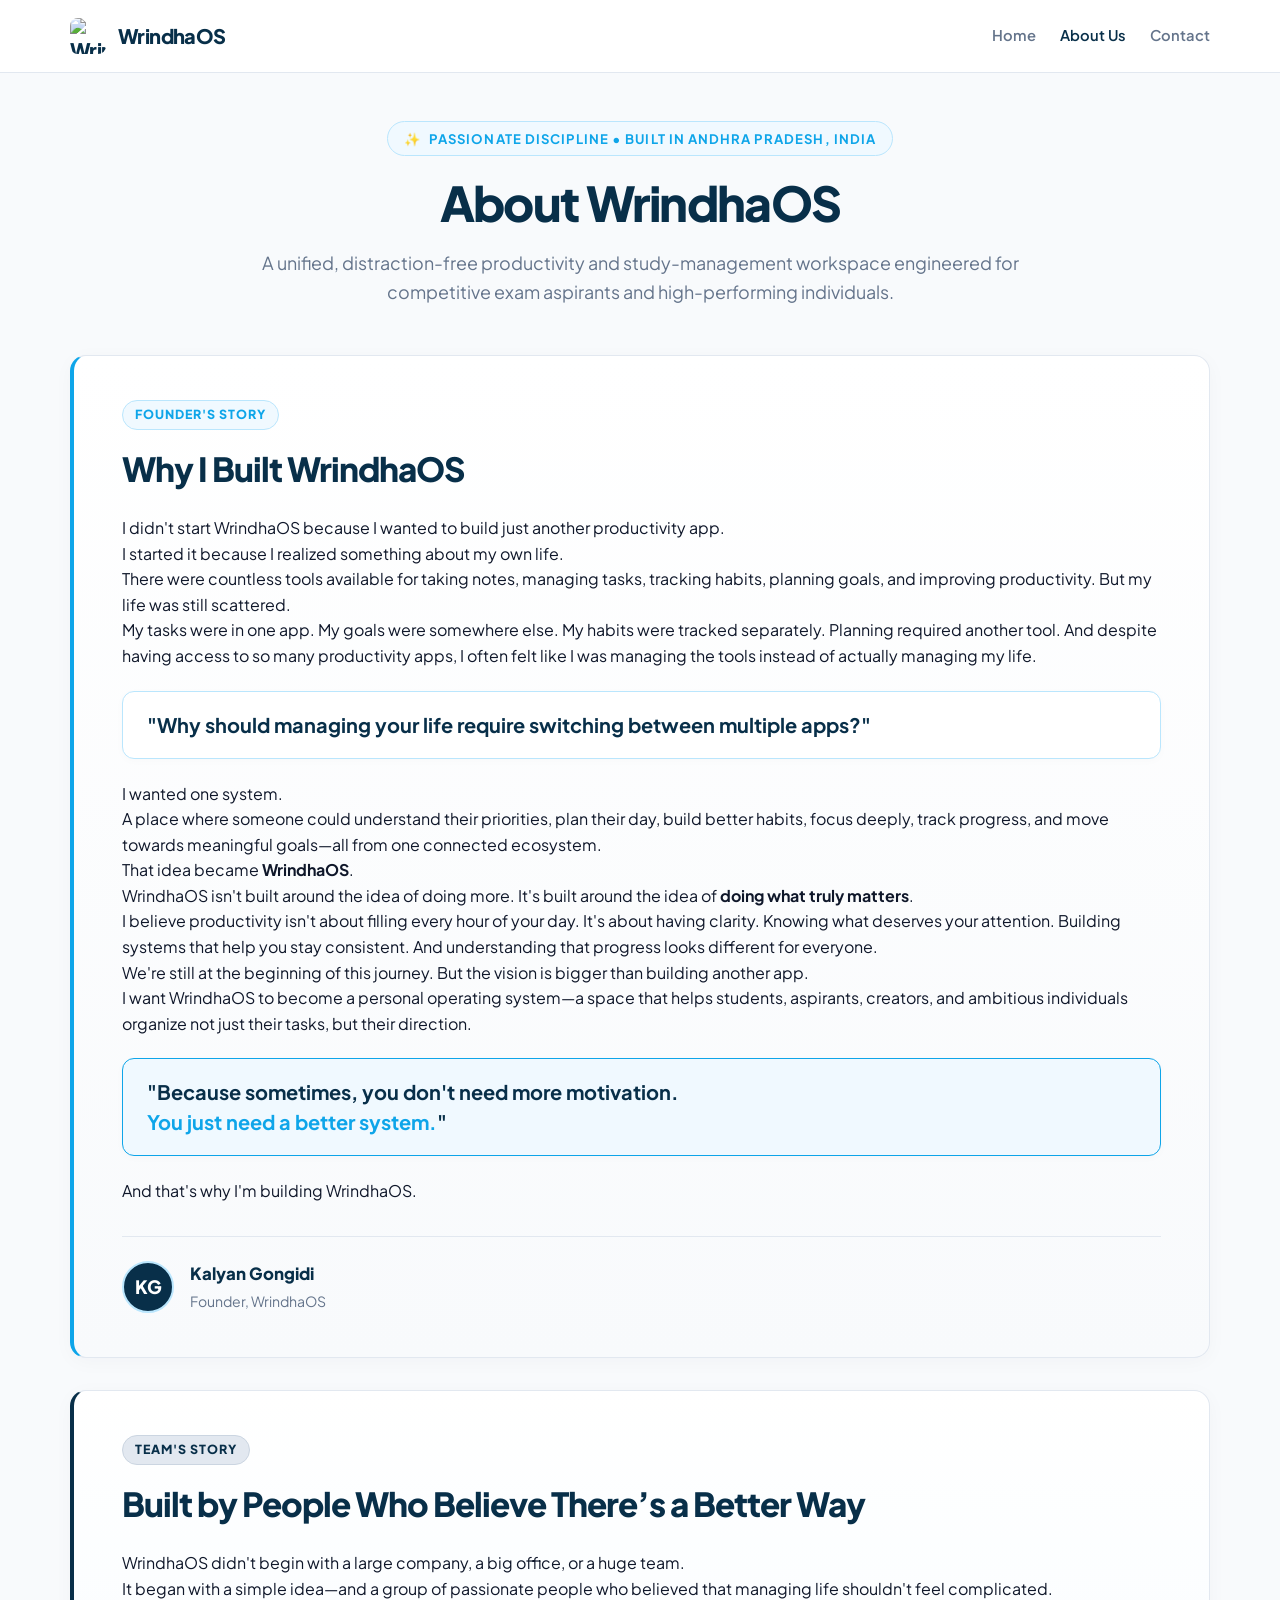
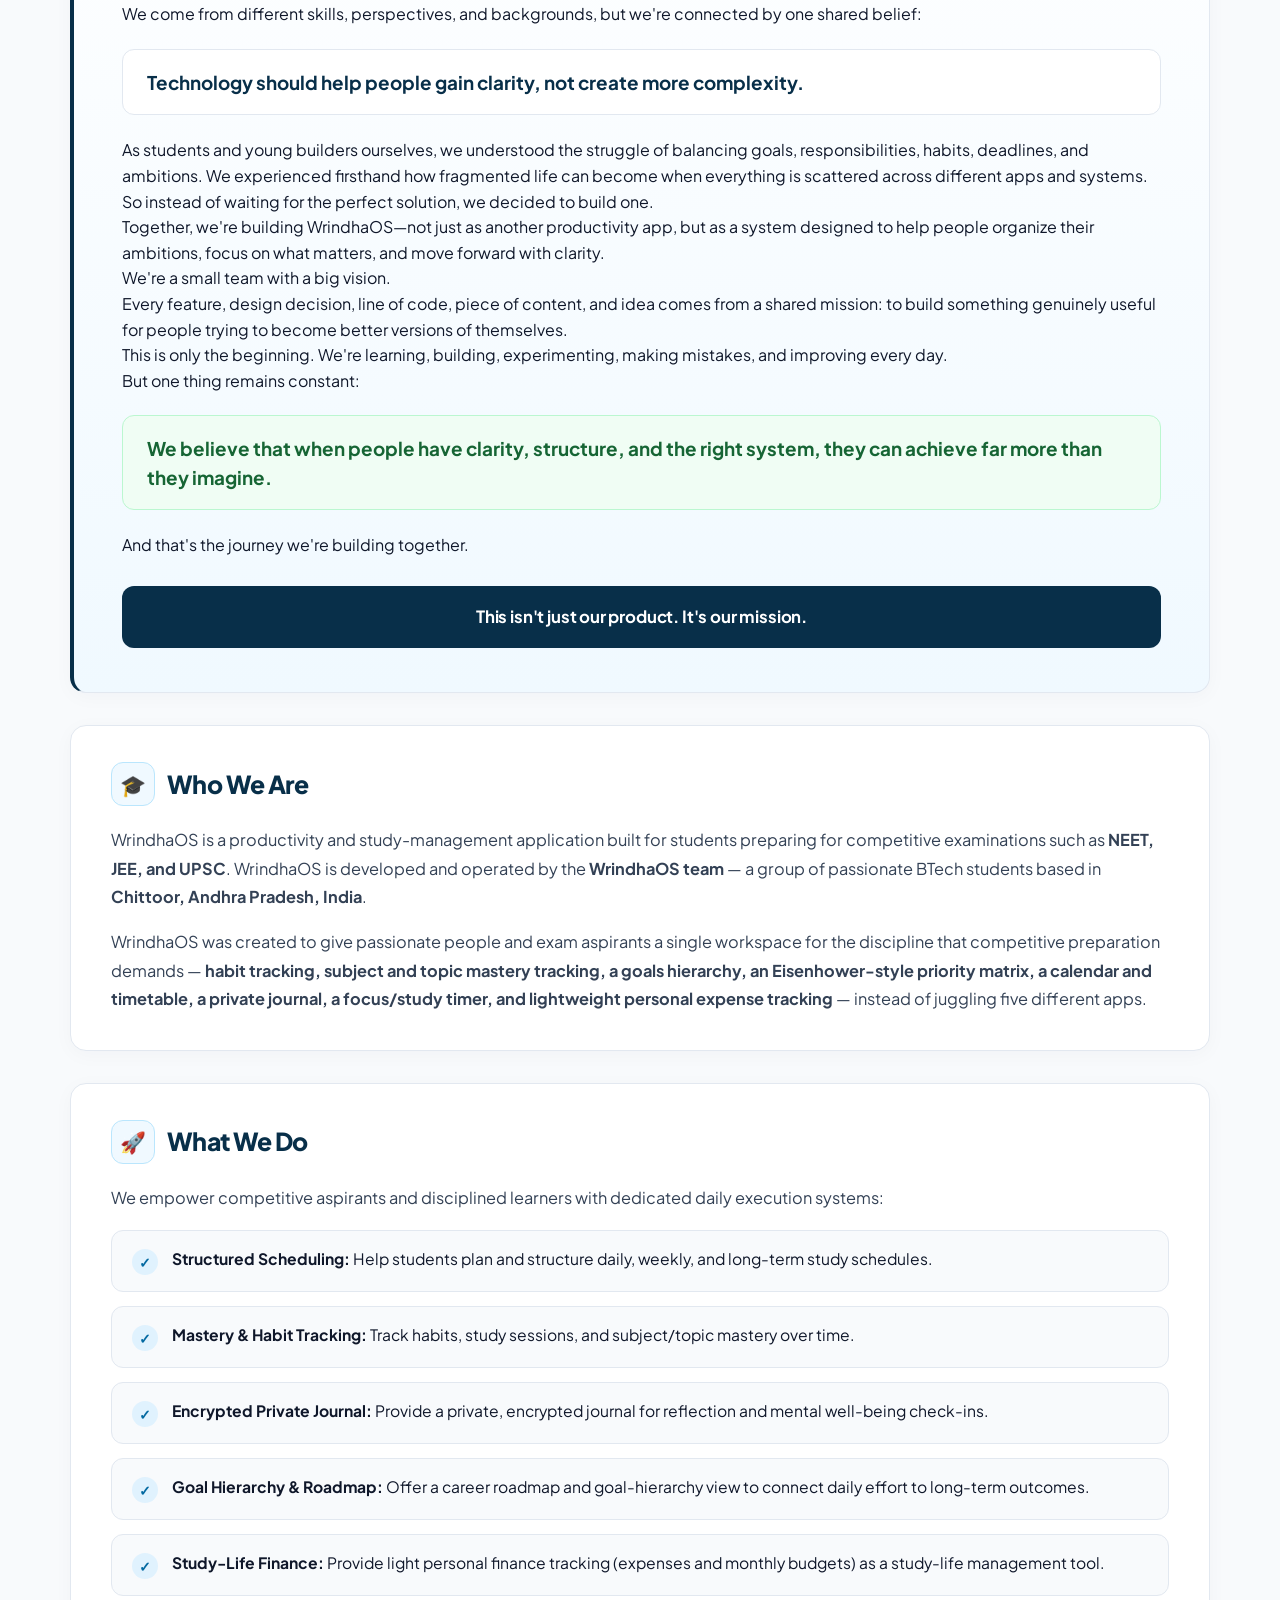
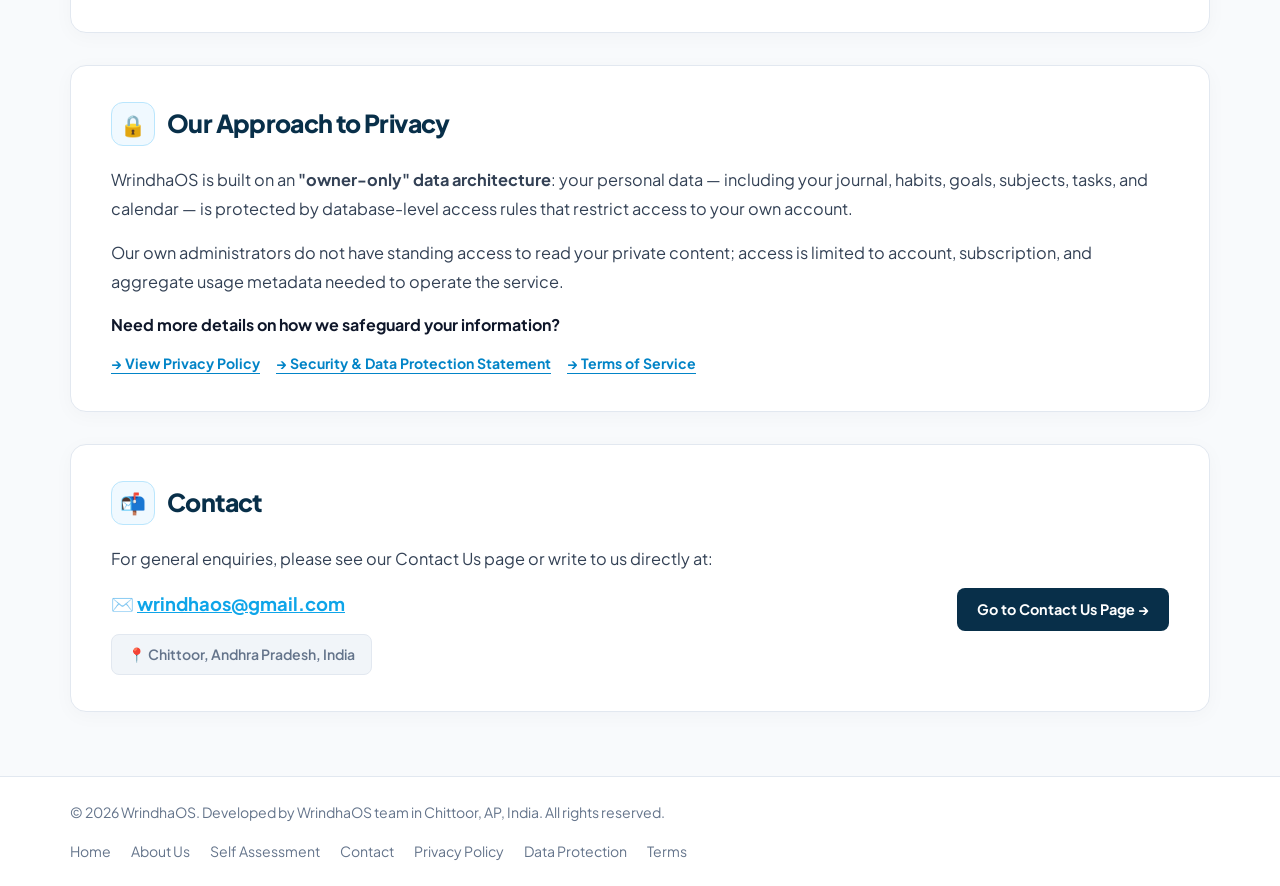
==== about.html @ 30fdb05c "Remove 'Self Assessment' links from about page Removed links to 'Self Assessment' from navigation an" ====
<!doctype html>
<html lang="en">
<head>
  <meta charset="utf-8">
  <meta name="viewport" content="width=device-width, initial-scale=1">
  <meta name="description" content="WrindhaOS is a productivity and study-management application built for students preparing for competitive examinations such as NEET, JEE, and UPSC.">
  <title>About Us | WrindhaOS</title>
  <link rel="preconnect" href="https://fonts.googleapis.com" />
  <link rel="preconnect" href="https://fonts.gstatic.com" crossorigin />
  <link href="https://fonts.googleapis.com/css2?family=Plus+Jakarta+Sans:wght@400;500;600;700;800&display=swap" rel="stylesheet" />
  <link rel="icon" type="image/jpeg" href="app icon.jpeg" />

  <style>
    :root {
      --primary: #082F49;
      --secondary: #0EA5E9;
      --paper: #F8FAFC;
      --card: #FFFFFF;
      --accent: #E2E8F0;
      --ink: #0F172A;
      --muted: #64748B;
      --success: #10B981;
      --mint: #E0F2FE;
      --radius-lg: 16px;
      --radius-md: 12px;
      --radius-sm: 8px;
    }

    * {
      box-sizing: border-box;
      margin: 0;
      padding: 0;
    }

    html, body {
      min-height: 100vh;
      color: var(--ink);
      background-color: var(--paper);
      font-family: 'Plus Jakarta Sans', sans-serif;
      line-height: 1.6;
      -webkit-font-smoothing: antialiased;
    }

    body {
      display: flex;
      flex-direction: column;
      justify-content: space-between;
      overflow-x: hidden;
    }

    a {
      color: inherit;
      text-decoration: none;
    }

    .container {
      width: min(1140px, calc(100% - 48px));
      margin: 0 auto;
    }

    /* ================= NAVBAR ================= */
    .site-header {
      background: #FFFFFF;
      border-bottom: 1px solid var(--accent);
      position: sticky;
      top: 0;
      z-index: 100;
    }

    .header-inner {
      display: flex;
      align-items: center;
      justify-content: space-between;
      height: 72px;
    }

    .brand {
      display: flex;
      align-items: center;
      gap: 12px;
      font-weight: 800;
      font-size: 1.25rem;
      letter-spacing: -0.03em;
      color: var(--primary);
    }

    .brand-logo-img {
      width: 36px;
      height: 36px;
      border-radius: 8px;
      object-fit: contain;
      display: block;
    }

    .nav-links {
      display: flex;
      align-items: center;
      gap: 24px;
    }

    .nav-links a {
      font-size: 0.92rem;
      font-weight: 600;
      color: var(--muted);
      transition: color 0.2s ease;
    }

    .nav-links a:hover,
    .nav-links a.active {
      color: var(--primary);
    }

    .btn {
      display: inline-flex;
      align-items: center;
      justify-content: center;
      gap: 8px;
      padding: 10px 20px;
      font-size: 0.9rem;
      font-weight: 700;
      border-radius: var(--radius-sm);
      transition: all 0.2s ease;
      cursor: pointer;
      border: none;
      white-space: nowrap;
    }

    .btn-primary {
      background: var(--primary);
      color: #FFFFFF;
    }

    .btn-primary:hover {
      background: #0c4a6e;
      transform: translateY(-1px);
    }

    .btn-secondary {
      background: #FFFFFF;
      color: var(--primary);
      border: 1px solid var(--accent);
    }

    .btn-secondary:hover {
      background: #F1F5F9;
      border-color: var(--secondary);
    }

    /* ================= MAIN CONTENT ================= */
    main {
      flex: 1;
      padding: 48px 0 64px;
    }

    /* HERO INTRO */
    .about-hero {
      text-align: center;
      max-width: 820px;
      margin: 0 auto 48px;
    }

    .eyebrow {
      display: inline-flex;
      align-items: center;
      gap: 8px;
      font-size: 0.82rem;
      font-weight: 700;
      text-transform: uppercase;
      letter-spacing: 0.08em;
      color: var(--secondary);
      background: #F0F9FF;
      padding: 6px 16px;
      border-radius: 99px;
      border: 1px solid #BAE6FD;
      margin-bottom: 18px;
    }

    .about-hero h1 {
      font-size: clamp(2.2rem, 3.8vw, 3rem);
      font-weight: 800;
      letter-spacing: -0.035em;
      line-height: 1.2;
      color: var(--primary);
      margin-bottom: 16px;
    }

    .about-hero p.lead {
      font-size: 1.12rem;
      color: var(--muted);
      line-height: 1.65;
    }

    /* CARDS SECTION */
    .about-sections-wrapper {
      display: flex;
      flex-direction: column;
      gap: 32px;
    }

    .about-card {
      background: #FFFFFF;
      border: 1px solid var(--accent);
      border-radius: var(--radius-lg);
      padding: 36px 40px;
      box-shadow: 0 4px 20px rgba(8, 47, 73, 0.03);
      transition: all 0.2s ease;
    }

    .about-card:hover {
      border-color: #CBD5E1;
      box-shadow: 0 8px 30px rgba(8, 47, 73, 0.06);
    }

    .section-header {
      display: flex;
      align-items: center;
      gap: 12px;
      margin-bottom: 20px;
    }

    .section-icon {
      width: 44px;
      height: 44px;
      border-radius: 12px;
      background: #F0F9FF;
      color: #0284C7;
      border: 1px solid #BAE6FD;
      display: flex;
      align-items: center;
      justify-content: center;
      font-size: 1.3rem;
      flex-shrink: 0;
    }

    .section-header h2 {
      font-size: 1.55rem;
      font-weight: 800;
      color: var(--primary);
      letter-spacing: -0.025em;
    }

    .about-card p {
      font-size: 1.02rem;
      color: #334155;
      line-height: 1.75;
      margin-bottom: 16px;
    }

    .about-card p:last-child {
      margin-bottom: 0;
    }

    /* WHAT WE DO - FEATURE LIST */
    .feature-points-list {
      list-style: none;
      display: grid;
      grid-template-columns: 1fr;
      gap: 14px;
      margin-top: 18px;
    }

    .feature-point-item {
      display: flex;
      align-items: flex-start;
      gap: 14px;
      background: #F8FAFC;
      border: 1px solid var(--accent);
      padding: 16px 20px;
      border-radius: var(--radius-md);
      font-size: 0.98rem;
      color: var(--ink);
      line-height: 1.55;
    }

    .feature-point-icon {
      width: 26px;
      height: 26px;
      border-radius: 50%;
      background: #E0F2FE;
      color: #0369A1;
      display: flex;
      align-items: center;
      justify-content: center;
      font-size: 0.85rem;
      font-weight: 800;
      flex-shrink: 0;
      margin-top: 2px;
    }

    /* STORY SECTIONS */
    .story-card {
      background: #FFFFFF;
      border: 1px solid var(--accent);
      border-radius: var(--radius-lg);
      padding: 44px 48px;
      box-shadow: 0 4px 20px rgba(8, 47, 73, 0.03);
      position: relative;
    }

    .story-card.founder-card {
      border-left: 4px solid var(--secondary);
      background: linear-gradient(180deg, #FFFFFF 0%, #F8FAFC 100%);
    }

    .story-card.team-card {
      border-left: 4px solid var(--primary);
      background: linear-gradient(180deg, #FFFFFF 0%, #F0F9FF 100%);
    }

    .story-badge {
      display: inline-flex;
      align-items: center;
      gap: 6px;
      font-size: 0.78rem;
      font-weight: 800;
      text-transform: uppercase;
      letter-spacing: 0.08em;
      color: var(--secondary);
      background: #F0F9FF;
      padding: 4px 12px;
      border-radius: 99px;
      border: 1px solid #BAE6FD;
      margin-bottom: 12px;
    }

    .story-badge.team-badge {
      color: var(--primary);
      background: #E2E8F0;
      border-color: #CBD5E1;
    }

    .story-quote-highlight {
      font-size: 1.25rem;
      font-weight: 700;
      color: var(--primary);
      line-height: 1.5;
      padding: 18px 24px;
      background: #FFFFFF;
      border: 1px solid #BAE6FD;
      border-radius: var(--radius-md);
      margin: 22px 0;
      box-shadow: 0 2px 10px rgba(8, 47, 73, 0.02);
    }

    .story-team-highlight {
      font-size: 1.18rem;
      font-weight: 700;
      color: var(--primary);
      line-height: 1.5;
      padding: 18px 24px;
      background: #FFFFFF;
      border: 1px solid var(--accent);
      border-radius: var(--radius-md);
      margin: 22px 0;
    }

    .signature-block {
      margin-top: 32px;
      padding-top: 24px;
      border-top: 1px solid var(--accent);
      display: flex;
      align-items: center;
      gap: 16px;
    }

    .signature-avatar {
      width: 52px;
      height: 52px;
      border-radius: 50%;
      background: var(--primary);
      color: #FFFFFF;
      display: flex;
      align-items: center;
      justify-content: center;
      font-weight: 800;
      font-size: 1.15rem;
      flex-shrink: 0;
      border: 2px solid #BAE6FD;
    }

    .signature-info h4 {
      font-size: 1.05rem;
      font-weight: 800;
      color: var(--primary);
      margin-bottom: 2px;
    }

    .signature-info p {
      font-size: 0.88rem;
      color: var(--muted);
      margin-bottom: 0 !important;
    }

    .mission-footer-box {
      margin-top: 28px;
      padding: 18px 22px;
      background: #082F49;
      color: #FFFFFF;
      border-radius: var(--radius-md);
      font-size: 1.05rem;
      font-weight: 700;
      text-align: center;
      letter-spacing: -0.01em;
    }

    .privacy-links {
      display: flex;
      align-items: center;
      gap: 16px;
      flex-wrap: wrap;
      margin-top: 14px;
    }

    .privacy-link-badge {
      display: inline-flex;
      align-items: center;
      gap: 6px;
      font-size: 0.88rem;
      font-weight: 700;
      color: #0284C7;
      text-decoration: underline;
      text-underline-offset: 4px;
    }

    .privacy-link-badge:hover {
      color: var(--primary);
    }

    /* CONTACT & LOCATION CARD */
    .contact-card-inner {
      display: flex;
      align-items: center;
      justify-content: space-between;
      flex-wrap: wrap;
      gap: 20px;
    }

    .contact-actions {
      display: flex;
      align-items: center;
      gap: 14px;
      flex-wrap: wrap;
    }

    .location-badge {
      display: inline-flex;
      align-items: center;
      gap: 8px;
      padding: 8px 16px;
      background: #F1F5F9;
      border: 1px solid var(--accent);
      border-radius: var(--radius-sm);
      font-size: 0.88rem;
      font-weight: 600;
      color: var(--muted);
    }

    /* ================= FOOTER ================= */
    footer {
      background: #FFFFFF;
      border-top: 1px solid var(--accent);
      padding: 24px 0;
      font-size: 0.88rem;
      color: var(--muted);
      flex-shrink: 0;
    }

    .footer-inner {
      display: flex;
      justify-content: space-between;
      align-items: center;
      flex-wrap: wrap;
      gap: 16px;
    }

    .footer-links {
      display: flex;
      gap: 20px;
      flex-wrap: wrap;
    }

    .footer-links a:hover {
      color: var(--primary);
    }

    /* ================= RESPONSIVE ================= */
    @media (max-width: 768px) {
      .header-inner {
        flex-direction: column;
        height: auto;
        padding: 14px 0;
        gap: 12px;
      }
      .nav-links {
        gap: 16px;
        flex-wrap: wrap;
        justify-content: center;
      }
      .about-card {
        padding: 24px 20px;
      }
      .contact-card-inner {
        flex-direction: column;
        align-items: flex-start;
      }
      .footer-inner {
        flex-direction: column;
        text-align: center;
      }
    }
  </style>
</head>
<body>

  <!-- NAVBAR -->
  <header class="site-header">
    <div class="container header-inner">
      <a href="index.html" class="brand" aria-label="WrindhaOS Home">
        <img src="app icon.jpeg" alt="WrindhaOS Logo" class="brand-logo-img" />
        <span>WrindhaOS</span>
      </a>

      <nav class="nav-links">
        <a href="index.html">Home</a>
        <a href="about.html" class="active">About Us</a>
        <a href="contact.html">Contact</a>
      </nav>
    </div>
  </header>

  <!-- MAIN CONTENT -->
  <main>
    <div class="container">
      
      <!-- HERO -->
      <div class="about-hero">
        <div class="eyebrow">
          <span>✨</span> Passionate Discipline • Built in Andhra Pradesh, India
        </div>
        <h1>About WrindhaOS</h1>
        <p class="lead">
          A unified, distraction-free productivity and study-management workspace engineered for competitive exam aspirants and high-performing individuals.
        </p>
      </div>

      <div class="about-sections-wrapper">

        <!-- FOUNDER'S STORY -->
        <article class="story-card founder-card" id="founders-story">
          <div class="story-badge">Founder's Story</div>
          <h2 style="font-size:clamp(1.7rem, 2.6vw, 2.1rem); font-weight:800; color:var(--primary); letter-spacing:-0.03em; margin-bottom:20px;">
            Why I Built WrindhaOS
          </h2>

          <p>
            I didn't start WrindhaOS because I wanted to build just another productivity app.
          </p>
          <p>
            I started it because I realized something about my own life.
          </p>
          <p>
            There were countless tools available for taking notes, managing tasks, tracking habits, planning goals, and improving productivity. But my life was still scattered.
          </p>
          <p>
            My tasks were in one app. My goals were somewhere else. My habits were tracked separately. Planning required another tool. And despite having access to so many productivity apps, I often felt like I was managing the tools instead of actually managing my life.
          </p>

          <div class="story-quote-highlight">
            "Why should managing your life require switching between multiple apps?"
          </div>

          <p>
            I wanted one system.
          </p>
          <p>
            A place where someone could understand their priorities, plan their day, build better habits, focus deeply, track progress, and move towards meaningful goals—all from one connected ecosystem.
          </p>
          <p>
            That idea became <strong>WrindhaOS</strong>.
          </p>
          <p>
            WrindhaOS isn't built around the idea of doing more. It's built around the idea of <strong>doing what truly matters</strong>.
          </p>
          <p>
            I believe productivity isn't about filling every hour of your day. It's about having clarity. Knowing what deserves your attention. Building systems that help you stay consistent. And understanding that progress looks different for everyone.
          </p>
          <p>
            We're still at the beginning of this journey. But the vision is bigger than building another app.
          </p>
          <p>
            I want WrindhaOS to become a personal operating system—a space that helps students, aspirants, creators, and ambitious individuals organize not just their tasks, but their direction.
          </p>

          <div class="story-quote-highlight" style="border-color:var(--secondary); background:#F0F9FF;">
            "Because sometimes, you don't need more motivation.<br><span style="color:var(--secondary);">You just need a better system.</span>"
          </div>

          <p>
            And that's why I'm building WrindhaOS.
          </p>

          <div class="signature-block">
            <div class="signature-avatar">KG</div>
            <div class="signature-info">
              <h4>Kalyan Gongidi</h4>
              <p>Founder, WrindhaOS</p>
            </div>
          </div>
        </article>

        <!-- TEAM'S STORY -->
        <article class="story-card team-card" id="team-story">
          <div class="story-badge team-badge">Team's Story</div>
          <h2 style="font-size:clamp(1.7rem, 2.6vw, 2.1rem); font-weight:800; color:var(--primary); letter-spacing:-0.03em; margin-bottom:20px;">
            Built by People Who Believe There’s a Better Way
          </h2>

          <p>
            WrindhaOS didn't begin with a large company, a big office, or a huge team.
          </p>
          <p>
            It began with a simple idea—and a group of passionate people who believed that managing life shouldn't feel complicated.
          </p>
          <p>
            We come from different skills, perspectives, and backgrounds, but we're connected by one shared belief:
          </p>

          <div class="story-team-highlight">
            Technology should help people gain clarity, not create more complexity.
          </div>

          <p>
            As students and young builders ourselves, we understood the struggle of balancing goals, responsibilities, habits, deadlines, and ambitions. We experienced firsthand how fragmented life can become when everything is scattered across different apps and systems.
          </p>
          <p>
            So instead of waiting for the perfect solution, we decided to build one.
          </p>
          <p>
            Together, we're building WrindhaOS—not just as another productivity app, but as a system designed to help people organize their ambitions, focus on what matters, and move forward with clarity.
          </p>
          <p>
            We're a small team with a big vision.
          </p>
          <p>
            Every feature, design decision, line of code, piece of content, and idea comes from a shared mission: to build something genuinely useful for people trying to become better versions of themselves.
          </p>
          <p>
            This is only the beginning. We're learning, building, experimenting, making mistakes, and improving every day.
          </p>
          <p>
            But one thing remains constant:
          </p>

          <div class="story-team-highlight" style="background:#F0FDF4; border-color:#BBF7D0; color:#166534;">
            We believe that when people have clarity, structure, and the right system, they can achieve far more than they imagine.
          </div>

          <p>
            And that's the journey we're building together.
          </p>

          <div class="mission-footer-box">
            This isn't just our product. It's our mission.
          </div>
        </article>

        <!-- 1. WHO WE ARE -->
        <section class="about-card" id="who-we-are">
          <div class="section-header">
            <div class="section-icon">🎓</div>
            <h2>Who We Are</h2>
          </div>
          <p>
            WrindhaOS is a productivity and study-management application built for students preparing for competitive examinations such as <strong>NEET, JEE, and UPSC</strong>. WrindhaOS is developed and operated by the <strong>WrindhaOS team</strong> — a group of passionate BTech students based in <strong>Chittoor, Andhra Pradesh, India</strong>.
          </p>
          <p>
            WrindhaOS was created to give passionate people and exam aspirants a single workspace for the discipline that competitive preparation demands — <strong>habit tracking, subject and topic mastery tracking, a goals hierarchy, an Eisenhower-style priority matrix, a calendar and timetable, a private journal, a focus/study timer, and lightweight personal expense tracking</strong> — instead of juggling five different apps.
          </p>
        </section>

        <!-- 2. WHAT WE DO -->
        <section class="about-card" id="what-we-do">
          <div class="section-header">
            <div class="section-icon">🚀</div>
            <h2>What We Do</h2>
          </div>
          <p>
            We empower competitive aspirants and disciplined learners with dedicated daily execution systems:
          </p>

          <ul class="feature-points-list">
            <li class="feature-point-item">
              <div class="feature-point-icon">✓</div>
              <div><strong>Structured Scheduling:</strong> Help students plan and structure daily, weekly, and long-term study schedules.</div>
            </li>
            <li class="feature-point-item">
              <div class="feature-point-icon">✓</div>
              <div><strong>Mastery & Habit Tracking:</strong> Track habits, study sessions, and subject/topic mastery over time.</div>
            </li>
            <li class="feature-point-item">
              <div class="feature-point-icon">✓</div>
              <div><strong>Encrypted Private Journal:</strong> Provide a private, encrypted journal for reflection and mental well-being check-ins.</div>
            </li>
            <li class="feature-point-item">
              <div class="feature-point-icon">✓</div>
              <div><strong>Goal Hierarchy & Roadmap:</strong> Offer a career roadmap and goal-hierarchy view to connect daily effort to long-term outcomes.</div>
            </li>
            <li class="feature-point-item">
              <div class="feature-point-icon">✓</div>
              <div><strong>Study-Life Finance:</strong> Provide light personal finance tracking (expenses and monthly budgets) as a study-life management tool.</div>
            </li>
          </ul>
        </section>

        <!-- 3. OUR APPROACH TO PRIVACY -->
        <section class="about-card" id="privacy-approach">
          <div class="section-header">
            <div class="section-icon">🔒</div>
            <h2>Our Approach to Privacy</h2>
          </div>
          <p>
            WrindhaOS is built on an <strong>"owner-only" data architecture</strong>: your personal data — including your journal, habits, goals, subjects, tasks, and calendar — is protected by database-level access rules that restrict access to your own account.
          </p>
          <p>
            Our own administrators do not have standing access to read your private content; access is limited to account, subscription, and aggregate usage metadata needed to operate the service.
          </p>
          
          <div class="privacy-highlight-box">
            <strong>Need more details on how we safeguard your information?</strong>
            <div class="privacy-links">
              <a href="privacy.html" class="privacy-link-badge">→ View Privacy Policy</a>
              <a href="data.html" class="privacy-link-badge">→ Security & Data Protection Statement</a>
              <a href="terms.html" class="privacy-link-badge">→ Terms of Service</a>
            </div>
          </div>
        </section>

        <!-- 4. CONTACT -->
        <section class="about-card" id="contact-info">
          <div class="section-header">
            <div class="section-icon">📬</div>
            <h2>Contact</h2>
          </div>
          
          <div class="contact-card-inner">
            <div>
              <p>
                For general enquiries, please see our Contact Us page or write to us directly at:
              </p>
              <div style="font-size:1.15rem; font-weight:700; color:var(--primary); margin:8px 0 16px;">
                ✉️ <a href="mailto:wrindhaos@gmail.com" style="color:var(--secondary); text-decoration:underline;">wrindhaos@gmail.com</a>
              </div>
              <div class="location-badge">
                📍 Chittoor, Andhra Pradesh, India
              </div>
            </div>

            <div class="contact-actions">
              <a href="contact.html" class="btn btn-primary">Go to Contact Us Page →</a>
            </div>
          </div>
        </section>

      </div>
    </div>
  </main>

  <!-- FOOTER -->
  <footer>
    <div class="container footer-inner">
      <div>© 2026 WrindhaOS. Developed by WrindhaOS team in Chittoor, AP, India. All rights reserved.</div>
      <div class="footer-links">
        <a href="index.html">Home</a>
        <a href="about.html">About Us</a>
        <a href="quiz.html">Self Assessment</a>
        <a href="contact.html">Contact</a>
        <a href="privacy.html">Privacy Policy</a>
        <a href="data.html">Data Protection</a>
        <a href="terms.html">Terms</a>
      </div>
    </div>
  </footer>

</body>
</html>
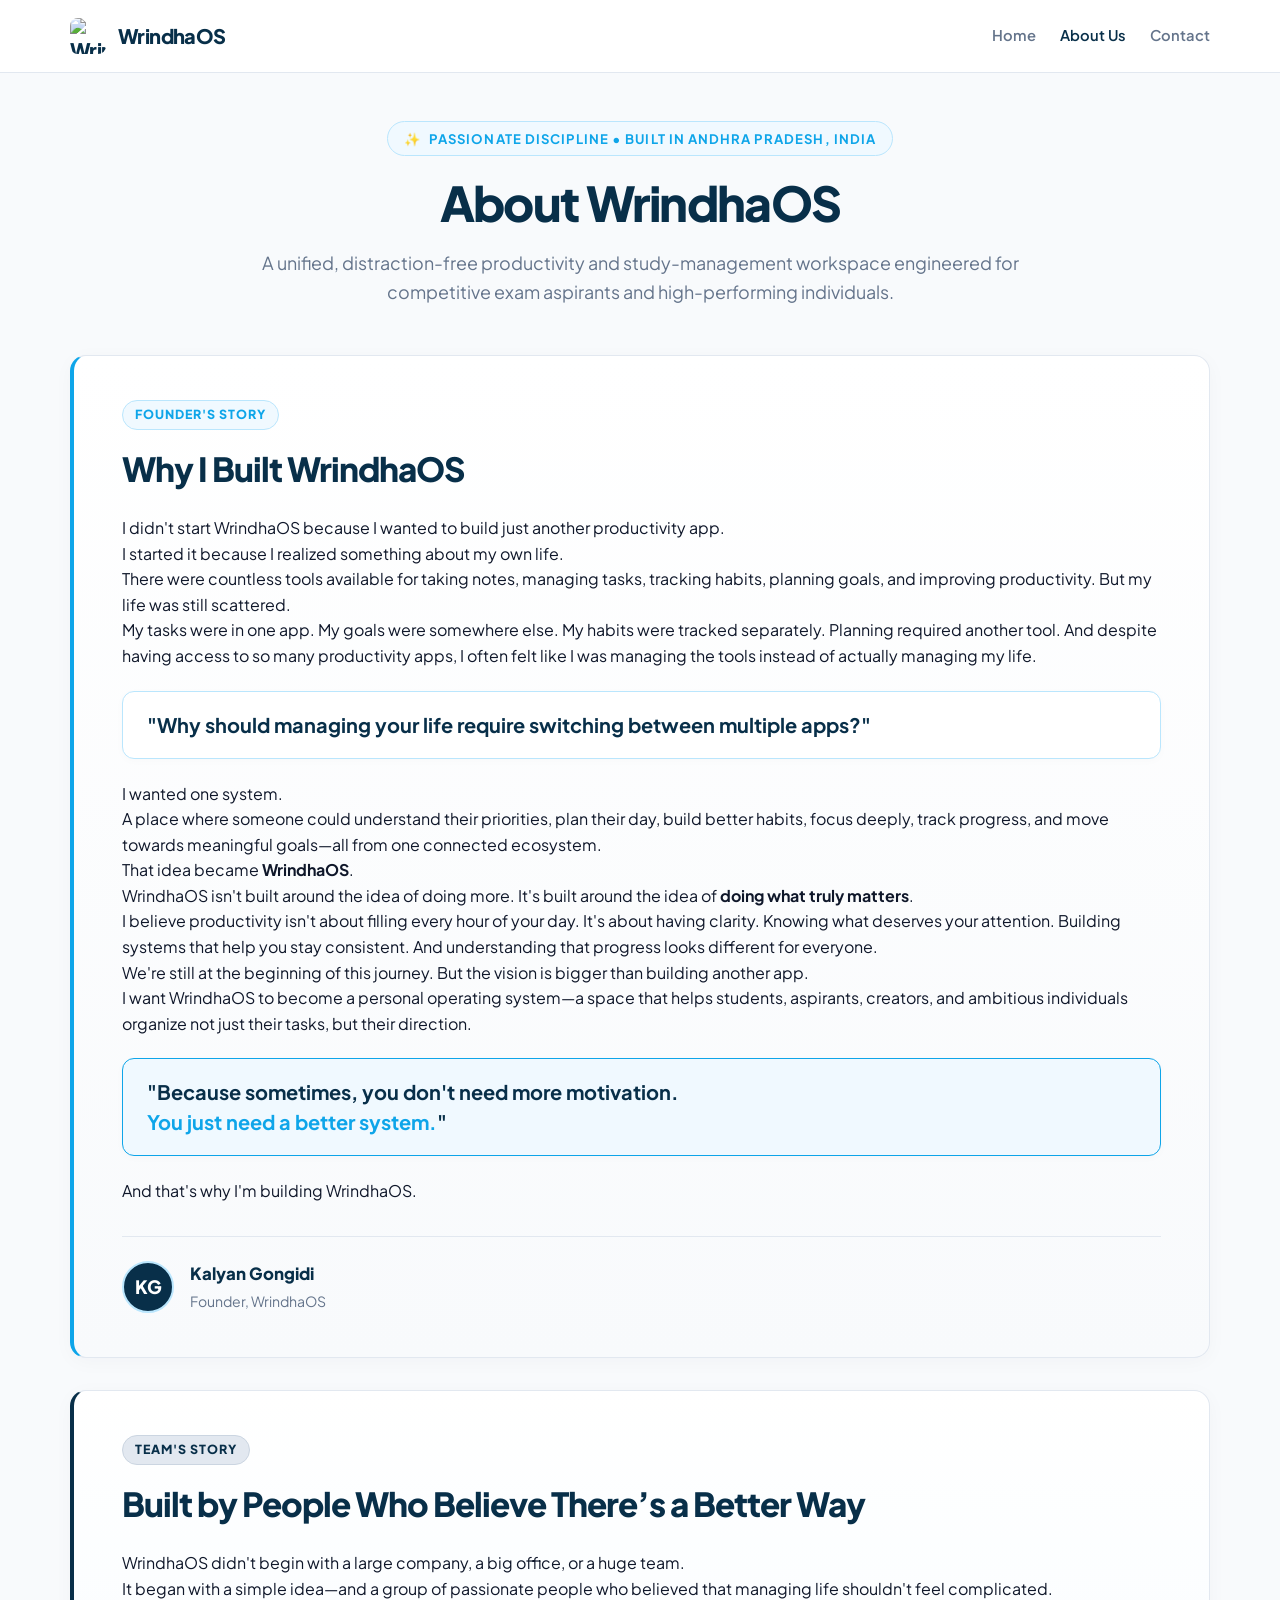
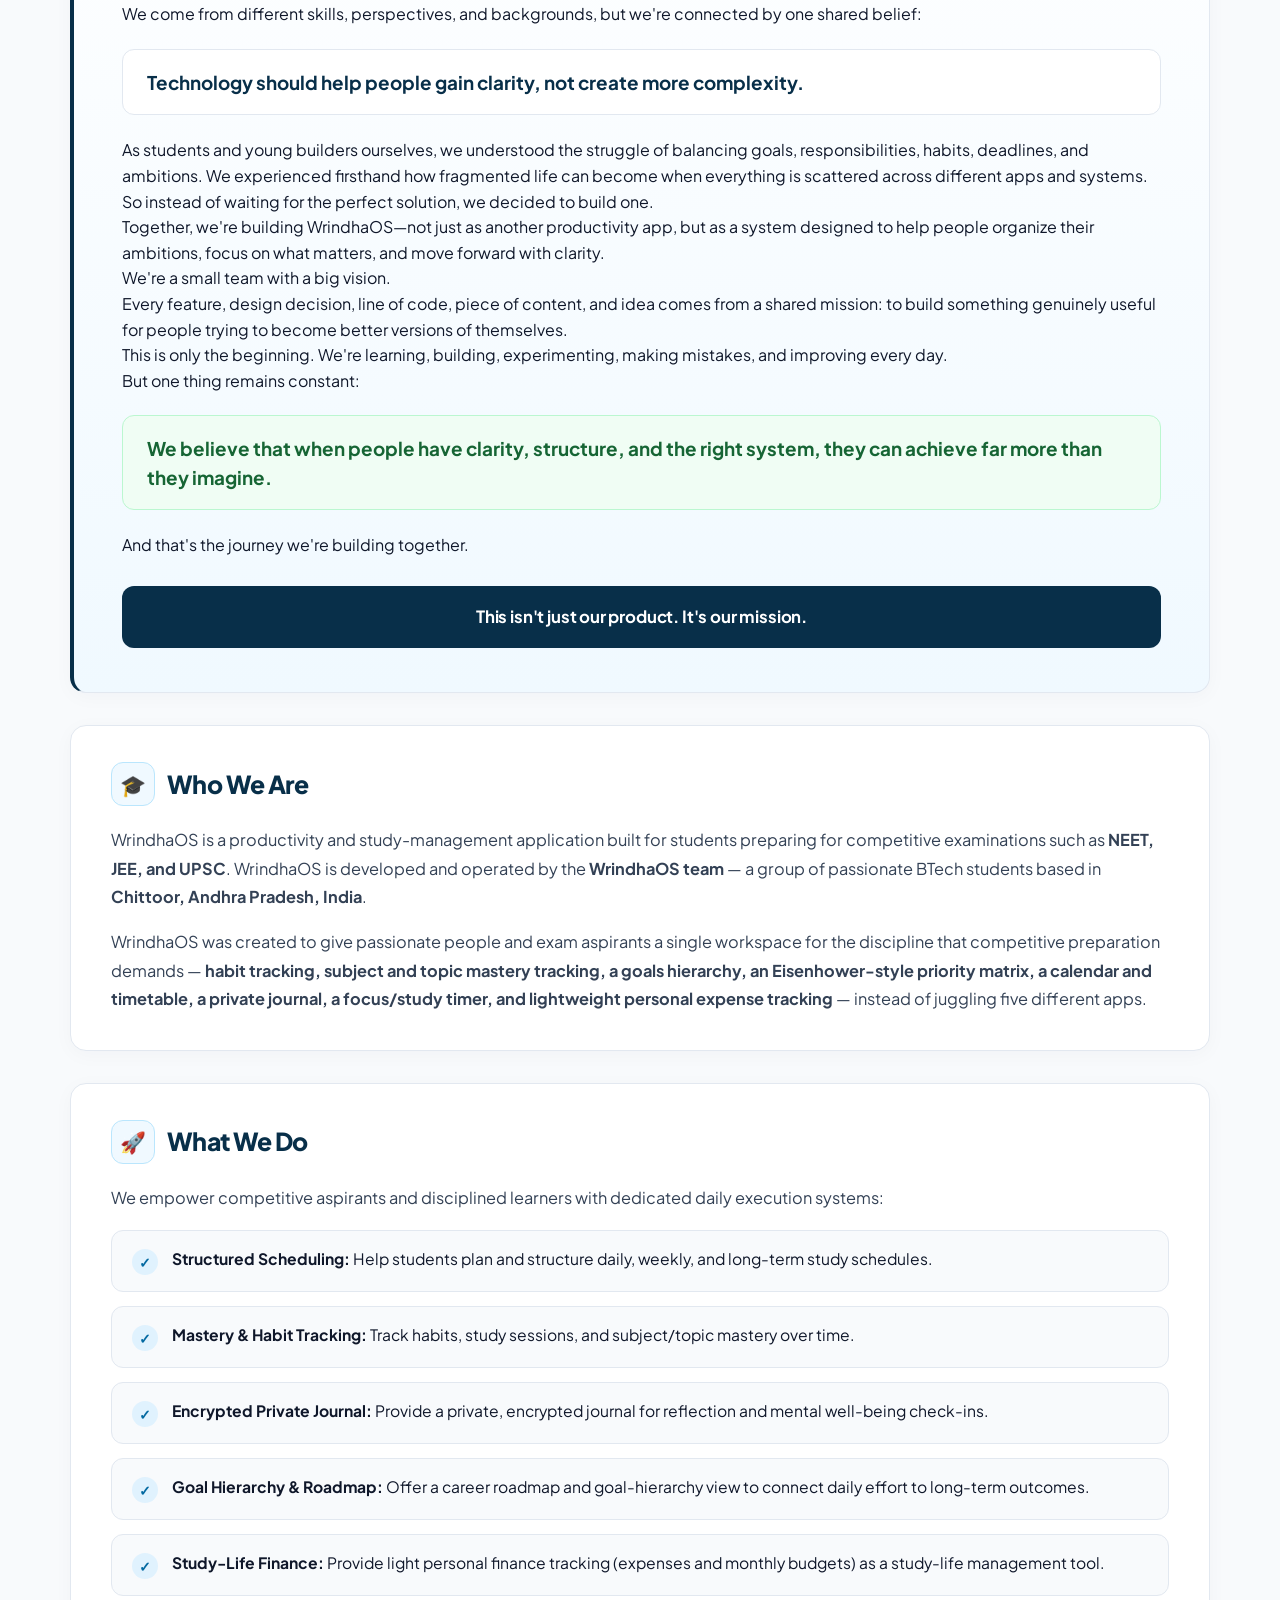
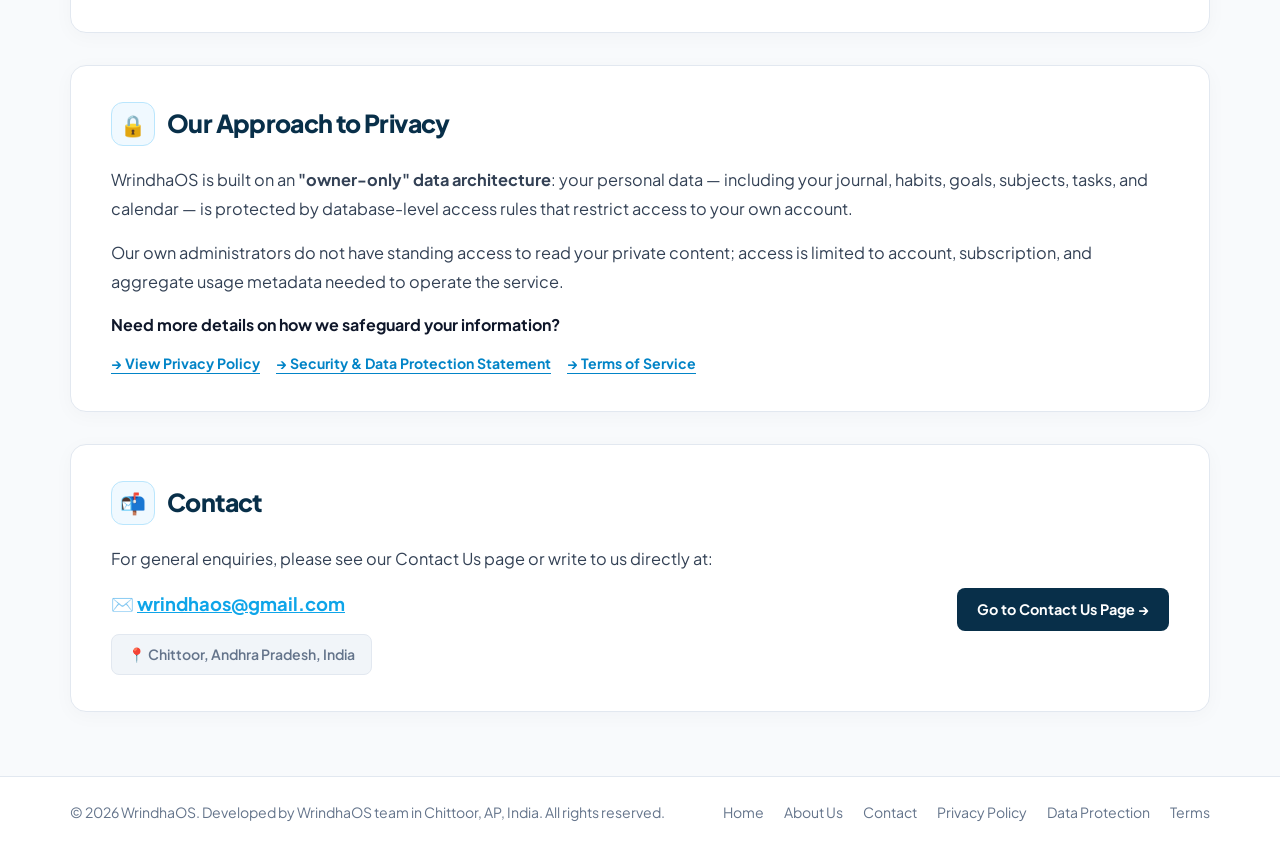
==== commit 8fac94ac: "Update about.html" ====
--- a/about.html
+++ b/about.html
@@ -772,7 +772,6 @@
       <div class="footer-links">
         <a href="index.html">Home</a>
         <a href="about.html">About Us</a>
-        <a href="quiz.html">Self Assessment</a>
         <a href="contact.html">Contact</a>
         <a href="privacy.html">Privacy Policy</a>
         <a href="data.html">Data Protection</a>
